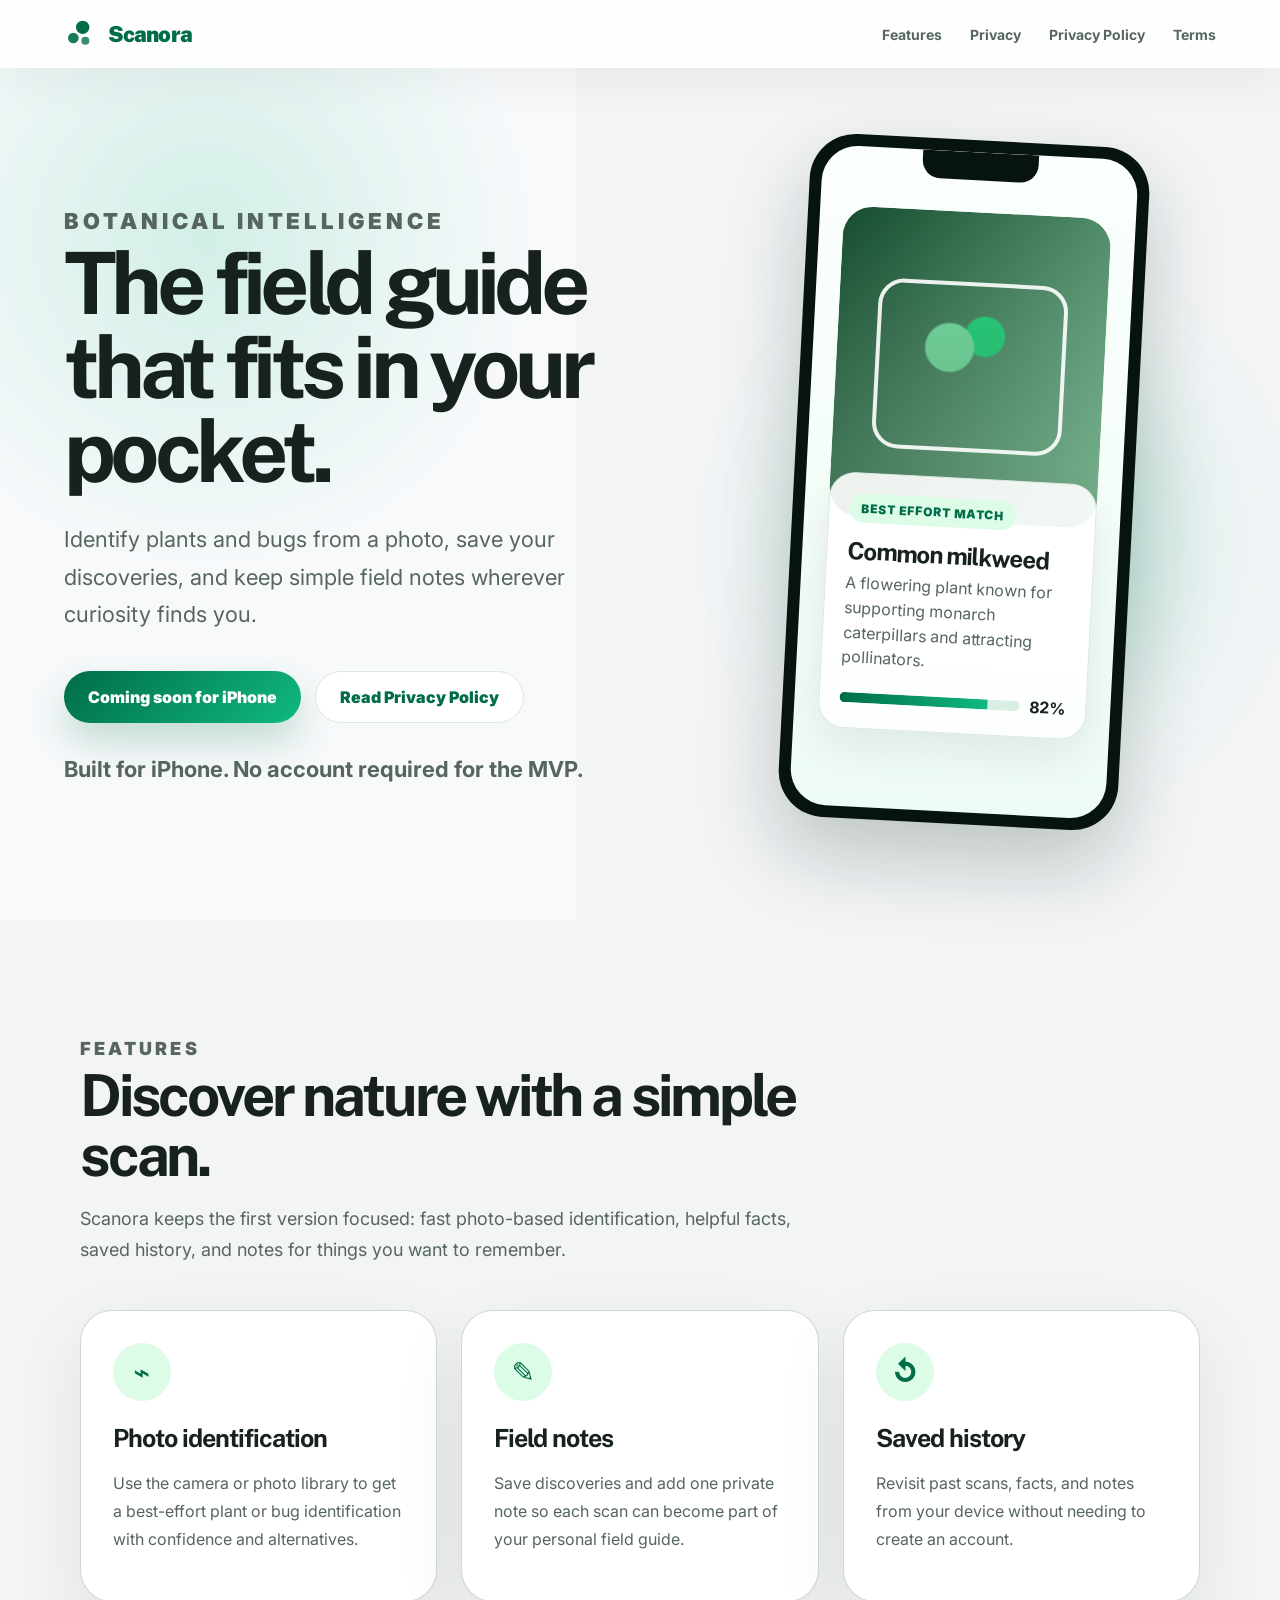
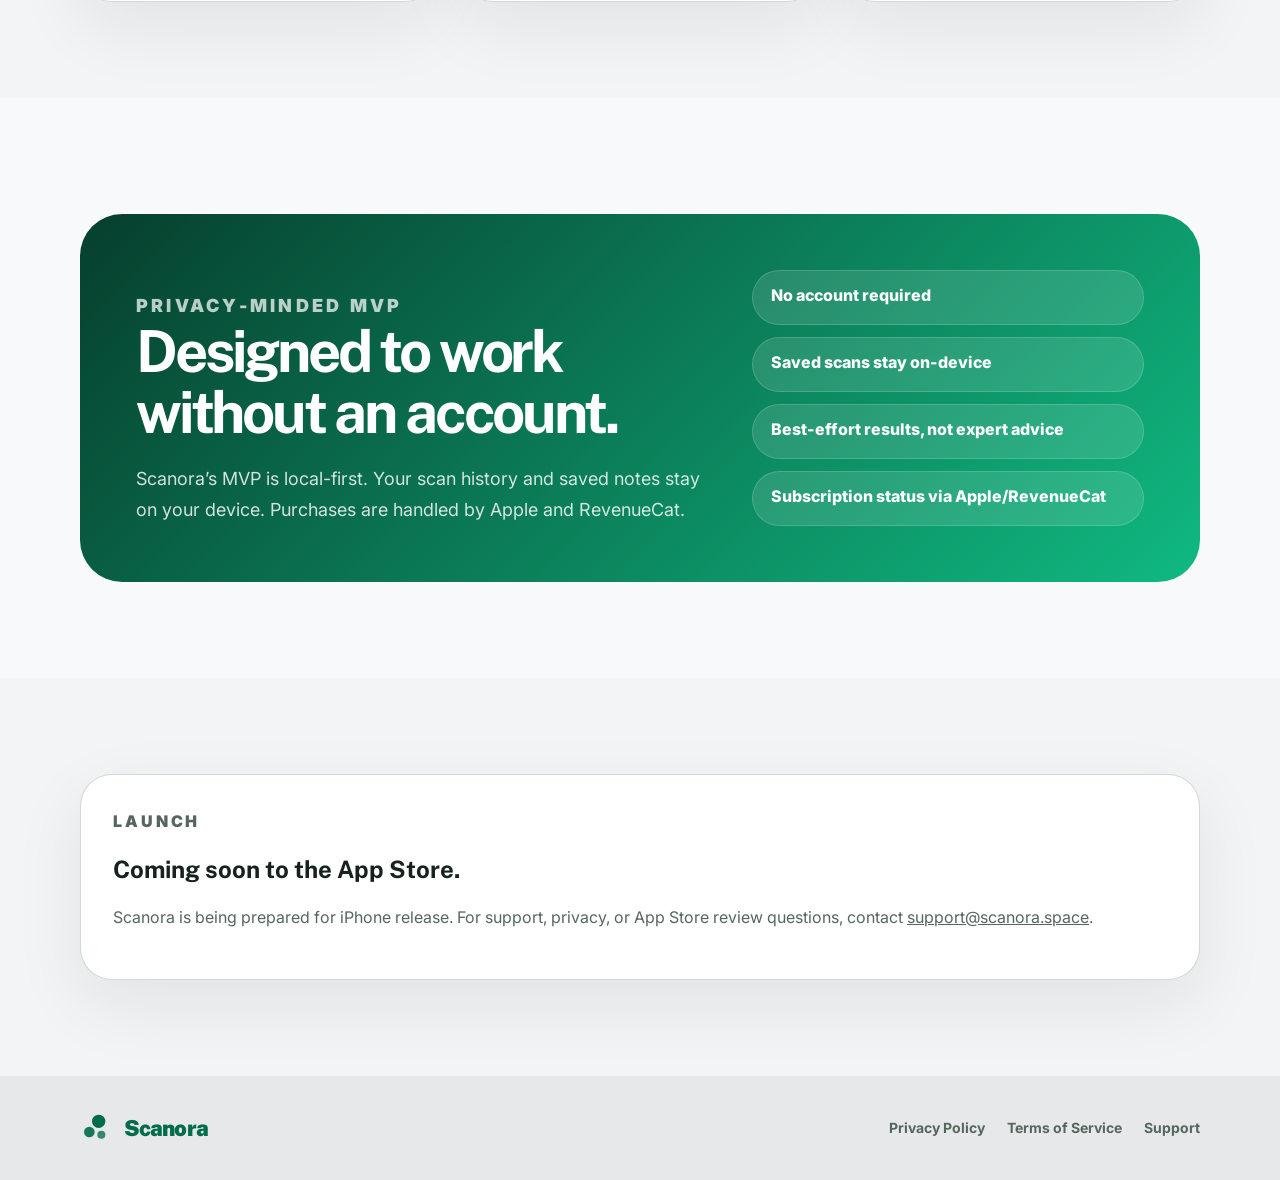
==== index.html @ 2dac22b6 "Deploy Scanora landing site" ====
<!doctype html>
<html lang="en">
  <head>
    <meta charset="utf-8" />
    <meta name="viewport" content="width=device-width, initial-scale=1" />
    <title>Scanora - Nature Scanner for iPhone</title>
    <meta
      name="description"
      content="Scanora helps you identify plants and bugs from photos, save discoveries, and keep field notes on iPhone."
    />
    <link rel="canonical" href="https://scanora.space/" />
    <meta property="og:title" content="Scanora - Nature Scanner for iPhone" />
    <meta
      property="og:description"
      content="Identify plants and bugs, save discoveries, and keep field notes in one simple iPhone app."
    />
    <meta property="og:type" content="website" />
    <meta property="og:url" content="https://scanora.space/" />
    <link rel="stylesheet" href="./styles.css" />
    <link rel="preconnect" href="https://fonts.googleapis.com" />
    <link rel="preconnect" href="https://fonts.gstatic.com" crossorigin />
    <link
      href="https://fonts.googleapis.com/css2?family=Inter:wght@400;500;600;700;800;900&family=Public+Sans:wght@600;700;800;900&display=swap"
      rel="stylesheet"
    />
  </head>
  <body>
    <div class="site-shell">
      <header class="nav">
        <a class="brand" href="./index.html" aria-label="Scanora home">
          <svg class="brand-mark" viewBox="0 0 48 48" aria-hidden="true">
            <circle cx="14" cy="30" r="8" fill="currentColor" opacity="0.9"></circle>
            <circle cx="28" cy="14" r="10" fill="currentColor"></circle>
            <circle cx="32" cy="34" r="6" fill="currentColor" opacity="0.78"></circle>
          </svg>
          Scanora
        </a>
        <nav class="nav-links" aria-label="Primary navigation">
          <a href="#features">Features</a>
          <a href="#privacy">Privacy</a>
          <a href="./privacy.html">Privacy Policy</a>
          <a href="./terms.html">Terms</a>
        </nav>
      </header>

      <main>
        <section class="hero">
          <div class="hero-grid">
            <div class="hero-copy">
              <p class="eyebrow">Botanical intelligence</p>
              <h1>The field guide that fits in your pocket.</h1>
              <p>
                Identify plants and bugs from a photo, save your discoveries, and keep simple field
                notes wherever curiosity finds you.
              </p>
              <div class="hero-actions">
                <a class="button" href="#download">Coming soon for iPhone</a>
                <a class="button secondary" href="./privacy.html">Read Privacy Policy</a>
              </div>
              <p class="availability">Built for iPhone. No account required for the MVP.</p>
            </div>

            <div class="phone-stage" aria-label="Scanora app preview">
              <div class="phone-glow"></div>
              <div class="phone">
                <div class="phone-screen">
                  <div class="phone-notch"></div>
                  <div class="scan-frame">
                    <div class="scan-target"></div>
                  </div>
                  <div class="phone-card">
                    <span class="pill">Best effort match</span>
                    <h3>Common milkweed</h3>
                    <p>
                      A flowering plant known for supporting monarch caterpillars and attracting
                      pollinators.
                    </p>
                    <div class="confidence">
                      <div class="confidence-bar"><span></span></div>
                      <strong>82%</strong>
                    </div>
                  </div>
                </div>
              </div>
            </div>
          </div>
        </section>

        <section class="section soft" id="features">
          <div class="section-inner">
            <div class="section-heading">
              <p class="eyebrow">Features</p>
              <h2>Discover nature with a simple scan.</h2>
              <p>
                Scanora keeps the first version focused: fast photo-based identification, helpful
                facts, saved history, and notes for things you want to remember.
              </p>
            </div>

            <div class="feature-grid">
              <article class="feature-card">
                <div class="icon">⌁</div>
                <h3>Photo identification</h3>
                <p>
                  Use the camera or photo library to get a best-effort plant or bug identification
                  with confidence and alternatives.
                </p>
              </article>
              <article class="feature-card">
                <div class="icon">✎</div>
                <h3>Field notes</h3>
                <p>
                  Save discoveries and add one private note so each scan can become part of your
                  personal field guide.
                </p>
              </article>
              <article class="feature-card">
                <div class="icon">↺</div>
                <h3>Saved history</h3>
                <p>
                  Revisit past scans, facts, and notes from your device without needing to create an
                  account.
                </p>
              </article>
            </div>
          </div>
        </section>

        <section class="section" id="privacy">
          <div class="section-inner">
            <div class="privacy-band">
              <div>
                <p class="eyebrow" style="color: rgba(255,255,255,0.72)">Privacy-minded MVP</p>
                <h2>Designed to work without an account.</h2>
                <p>
                  Scanora’s MVP is local-first. Your scan history and saved notes stay on your
                  device. Purchases are handled by Apple and RevenueCat.
                </p>
              </div>
              <div class="privacy-list">
                <div>No account required</div>
                <div>Saved scans stay on-device</div>
                <div>Best-effort results, not expert advice</div>
                <div>Subscription status via Apple/RevenueCat</div>
              </div>
            </div>
          </div>
        </section>

        <section class="section soft" id="download">
          <div class="section-inner">
            <div class="support-card">
              <p class="eyebrow">Launch</p>
              <h2>Coming soon to the App Store.</h2>
              <p>
                Scanora is being prepared for iPhone release. For support, privacy, or App Store
                review questions, contact <a href="mailto:support@scanora.space">support@scanora.space</a>.
              </p>
            </div>
          </div>
        </section>
      </main>

      <footer class="footer">
        <div class="footer-inner">
          <a class="brand" href="./index.html" aria-label="Scanora home">
            <svg class="brand-mark" viewBox="0 0 48 48" aria-hidden="true">
              <circle cx="14" cy="30" r="8" fill="currentColor" opacity="0.9"></circle>
              <circle cx="28" cy="14" r="10" fill="currentColor"></circle>
              <circle cx="32" cy="34" r="6" fill="currentColor" opacity="0.78"></circle>
            </svg>
            Scanora
          </a>
          <div class="footer-links">
            <a href="./privacy.html">Privacy Policy</a>
            <a href="./terms.html">Terms of Service</a>
            <a href="mailto:support@scanora.space">Support</a>
          </div>
        </div>
      </footer>
    </div>
  </body>
</html>
---- styles.css ----
:root {
  --bg: #f7f9fb;
  --surface: #ffffff;
  --surface-soft: #f2f4f6;
  --surface-muted: #e6e8ea;
  --text: #17211d;
  --muted: #56665e;
  --primary: #006c49;
  --primary-bright: #10b981;
  --primary-soft: #dcfce7;
  --sky: #e0f2fe;
  --amber: #fff1d6;
  --border: #dbe8df;
  --shadow: 0 24px 70px rgba(25, 28, 30, 0.08);
  --font-display: "Public Sans", Inter, ui-sans-serif, system-ui, -apple-system, BlinkMacSystemFont, "Segoe UI", sans-serif;
  --font-body: Inter, ui-sans-serif, system-ui, -apple-system, BlinkMacSystemFont, "Segoe UI", sans-serif;
}

* {
  box-sizing: border-box;
}

html {
  scroll-behavior: smooth;
}

body {
  margin: 0;
  background: var(--bg);
  color: var(--text);
  font-family: var(--font-body);
  -webkit-font-smoothing: antialiased;
}

a {
  color: inherit;
}

.site-shell {
  min-height: 100vh;
  overflow: hidden;
}

.nav {
  align-items: center;
  backdrop-filter: blur(16px);
  background: rgba(255, 255, 255, 0.82);
  box-shadow: 0 20px 40px rgba(25, 28, 30, 0.04);
  display: flex;
  justify-content: space-between;
  padding: 18px clamp(20px, 5vw, 72px);
  position: sticky;
  top: 0;
  z-index: 10;
}

.brand {
  align-items: center;
  color: var(--primary);
  display: inline-flex;
  font-family: var(--font-display);
  font-size: 22px;
  font-weight: 900;
  gap: 12px;
  letter-spacing: -0.04em;
  text-decoration: none;
}

.brand-mark {
  height: 32px;
  width: 32px;
}

.nav-links {
  align-items: center;
  display: flex;
  gap: 28px;
}

.nav-links a {
  color: var(--muted);
  font-size: 14px;
  font-weight: 700;
  text-decoration: none;
}

.nav-links a:hover {
  color: var(--primary);
}

.button {
  align-items: center;
  background: linear-gradient(135deg, var(--primary), var(--primary-bright));
  border: 0;
  border-radius: 999px;
  box-shadow: 0 18px 38px rgba(0, 108, 73, 0.22);
  color: #fff;
  display: inline-flex;
  font-weight: 900;
  justify-content: center;
  min-height: 52px;
  padding: 0 24px;
  text-decoration: none;
}

.button.secondary {
  background: var(--surface);
  border: 1px solid var(--border);
  box-shadow: none;
  color: var(--primary);
}

.hero {
  background:
    radial-gradient(circle at 16% 20%, rgba(16, 185, 129, 0.16), transparent 26%),
    linear-gradient(90deg, var(--bg) 0%, var(--bg) 45%, var(--surface-soft) 45%, var(--surface-soft) 100%);
  min-height: 840px;
  padding: 72px clamp(20px, 5vw, 72px) 96px;
}

.hero-grid {
  align-items: center;
  display: grid;
  gap: clamp(44px, 7vw, 100px);
  grid-template-columns: minmax(0, 1fr) minmax(320px, 0.9fr);
  margin: 0 auto;
  max-width: 1180px;
}

.eyebrow {
  color: var(--primary);
  font-size: 13px;
  font-weight: 900;
  letter-spacing: 0.18em;
  margin: 0 0 18px;
  text-transform: uppercase;
}

h1,
h2,
h3 {
  font-family: var(--font-display);
}

h1 {
  color: var(--text);
  font-size: clamp(50px, 7vw, 86px);
  letter-spacing: -0.065em;
  line-height: 0.98;
  margin: 0;
  max-width: 720px;
}

.hero-copy {
  max-width: 640px;
}

.hero-copy p {
  color: var(--muted);
  font-size: clamp(18px, 2vw, 22px);
  line-height: 1.7;
  margin: 28px 0 0;
}

.hero-actions {
  display: flex;
  flex-wrap: wrap;
  gap: 14px;
  margin-top: 38px;
}

.availability {
  color: var(--muted);
  font-size: 14px;
  font-weight: 700;
  margin-top: 18px;
}

.phone-stage {
  align-items: center;
  display: flex;
  justify-content: center;
  min-height: 680px;
  position: relative;
}

.phone-glow {
  background: rgba(16, 185, 129, 0.2);
  border-radius: 999px;
  filter: blur(60px);
  height: 360px;
  position: absolute;
  transform: translate(34px, 58px);
  width: 360px;
}

.phone {
  background: #07130f;
  border-radius: 46px;
  box-shadow: 0 36px 80px rgba(4, 30, 20, 0.22);
  padding: 12px;
  position: relative;
  transform: rotate(3deg);
  width: min(340px, 86vw);
}

.phone-screen {
  background: linear-gradient(180deg, #fbfffd, #eefbf4);
  border-radius: 36px;
  min-height: 660px;
  overflow: hidden;
  padding: 24px;
  position: relative;
}

.phone-notch {
  background: #07130f;
  border-radius: 0 0 18px 18px;
  height: 28px;
  left: 50%;
  position: absolute;
  top: 0;
  transform: translateX(-50%);
  width: 116px;
}

.scan-frame {
  background:
    linear-gradient(180deg, rgba(7, 19, 15, 0.06), rgba(7, 19, 15, 0.26)),
    radial-gradient(circle at 42% 44%, #7ee7a9 0 10%, transparent 11%),
    radial-gradient(circle at 55% 40%, #2ddc83 0 8%, transparent 9%),
    linear-gradient(135deg, #174f31, #9ee5b8);
  border-radius: 30px;
  height: 310px;
  margin-top: 36px;
  overflow: hidden;
  position: relative;
}

.scan-target {
  border: 4px solid rgba(255, 255, 255, 0.9);
  border-radius: 26px;
  height: 170px;
  left: 50%;
  position: absolute;
  top: 50%;
  transform: translate(-50%, -50%);
  width: 190px;
}

.phone-card {
  background: rgba(255, 255, 255, 0.9);
  border: 1px solid var(--border);
  border-radius: 26px;
  box-shadow: 0 18px 42px rgba(25, 28, 30, 0.08);
  margin-top: -44px;
  padding: 20px;
  position: relative;
}

.pill {
  background: var(--primary-soft);
  border-radius: 999px;
  color: var(--primary);
  display: inline-flex;
  font-size: 12px;
  font-weight: 900;
  letter-spacing: 0.08em;
  padding: 7px 12px;
  text-transform: uppercase;
}

.phone-card h3 {
  font-size: 24px;
  letter-spacing: -0.04em;
  margin: 14px 0 6px;
}

.phone-card p {
  color: var(--muted);
  line-height: 1.55;
  margin: 0;
}

.confidence {
  align-items: center;
  display: flex;
  gap: 10px;
  margin-top: 18px;
}

.confidence-bar {
  background: #d9efe4;
  border-radius: 999px;
  flex: 1;
  height: 10px;
  overflow: hidden;
}

.confidence-bar span {
  background: linear-gradient(90deg, var(--primary), var(--primary-bright));
  display: block;
  height: 100%;
  width: 82%;
}

.section {
  padding: 96px clamp(20px, 5vw, 72px);
}

.section.soft {
  background: var(--surface-soft);
}

.section-inner {
  margin: 0 auto;
  max-width: 1120px;
}

.section-heading {
  margin-bottom: 44px;
  max-width: 760px;
}

.section-heading h2 {
  font-size: clamp(36px, 5vw, 58px);
  letter-spacing: -0.055em;
  line-height: 1.05;
  margin: 0;
}

.section-heading p {
  color: var(--muted);
  font-size: 18px;
  line-height: 1.7;
  margin: 18px 0 0;
}

.feature-grid {
  display: grid;
  gap: 24px;
  grid-template-columns: repeat(3, minmax(0, 1fr));
}

.feature-card,
.legal-card,
.support-card {
  background: var(--surface);
  border: 1px solid rgba(187, 202, 191, 0.7);
  border-radius: 32px;
  box-shadow: var(--shadow);
  padding: 32px;
}

.icon {
  align-items: center;
  background: var(--primary-soft);
  border-radius: 999px;
  color: var(--primary);
  display: inline-flex;
  font-size: 28px;
  font-weight: 900;
  height: 58px;
  justify-content: center;
  margin-bottom: 22px;
  width: 58px;
}

.feature-card h3,
.support-card h3 {
  font-size: 25px;
  letter-spacing: -0.04em;
  margin: 0 0 12px;
}

.feature-card p,
.support-card p,
.legal-card p,
.legal-card li {
  color: var(--muted);
  font-size: 16px;
  line-height: 1.75;
}

.privacy-band {
  background: linear-gradient(135deg, #063f2d, #10b981);
  border-radius: 42px;
  color: #fff;
  display: grid;
  gap: 28px;
  grid-template-columns: 1.2fr 0.8fr;
  margin-top: 20px;
  overflow: hidden;
  padding: clamp(32px, 5vw, 56px);
}

.privacy-band h2 {
  font-size: clamp(34px, 5vw, 58px);
  letter-spacing: -0.055em;
  line-height: 1.05;
  margin: 0;
}

.privacy-band p {
  color: rgba(255, 255, 255, 0.82);
  font-size: 18px;
  line-height: 1.75;
  margin: 20px 0 0;
}

.privacy-list {
  display: grid;
  gap: 12px;
}

.privacy-list div {
  background: rgba(255, 255, 255, 0.12);
  border: 1px solid rgba(255, 255, 255, 0.16);
  border-radius: 999px;
  font-weight: 800;
  padding: 14px 18px;
}

.footer {
  background: var(--surface-muted);
  padding: 36px clamp(20px, 5vw, 72px);
}

.footer-inner {
  align-items: center;
  display: flex;
  gap: 24px;
  justify-content: space-between;
  margin: 0 auto;
  max-width: 1120px;
}

.footer-links {
  display: flex;
  flex-wrap: wrap;
  gap: 22px;
}

.footer-links a {
  color: var(--muted);
  font-size: 14px;
  font-weight: 700;
  text-decoration: none;
}

.legal-hero {
  background: linear-gradient(135deg, var(--bg), var(--surface-soft));
  padding: 88px clamp(20px, 5vw, 72px) 56px;
}

.legal-hero-inner,
.legal-content {
  margin: 0 auto;
  max-width: 880px;
}

.legal-hero h1 {
  font-size: clamp(42px, 6vw, 68px);
}

.legal-hero p {
  color: var(--muted);
  font-size: 18px;
  line-height: 1.7;
  margin-top: 20px;
}

.legal-content {
  display: grid;
  gap: 24px;
  padding: 48px clamp(20px, 5vw, 72px) 96px;
}

.legal-card h2 {
  font-family: var(--font-display);
  font-size: 26px;
  letter-spacing: -0.04em;
  margin: 0 0 12px;
}

.legal-card p,
.legal-card ul {
  margin-bottom: 0;
}

.legal-card ul {
  padding-left: 22px;
}

@media (max-width: 900px) {
  .nav {
    padding: 16px 20px;
  }

  .nav-links {
    display: none;
  }

  .hero {
    background: var(--bg);
    min-height: auto;
    padding-top: 48px;
  }

  .hero-grid,
  .privacy-band {
    grid-template-columns: 1fr;
  }

  .phone-stage {
    min-height: 620px;
  }

  .feature-grid {
    grid-template-columns: 1fr;
  }

  .footer-inner {
    align-items: flex-start;
    flex-direction: column;
  }
}

@media (max-width: 520px) {
  .hero-actions {
    align-items: stretch;
    flex-direction: column;
  }

  .button {
    width: 100%;
  }

  .phone {
    transform: none;
  }

  .section {
    padding-bottom: 70px;
    padding-top: 70px;
  }
}
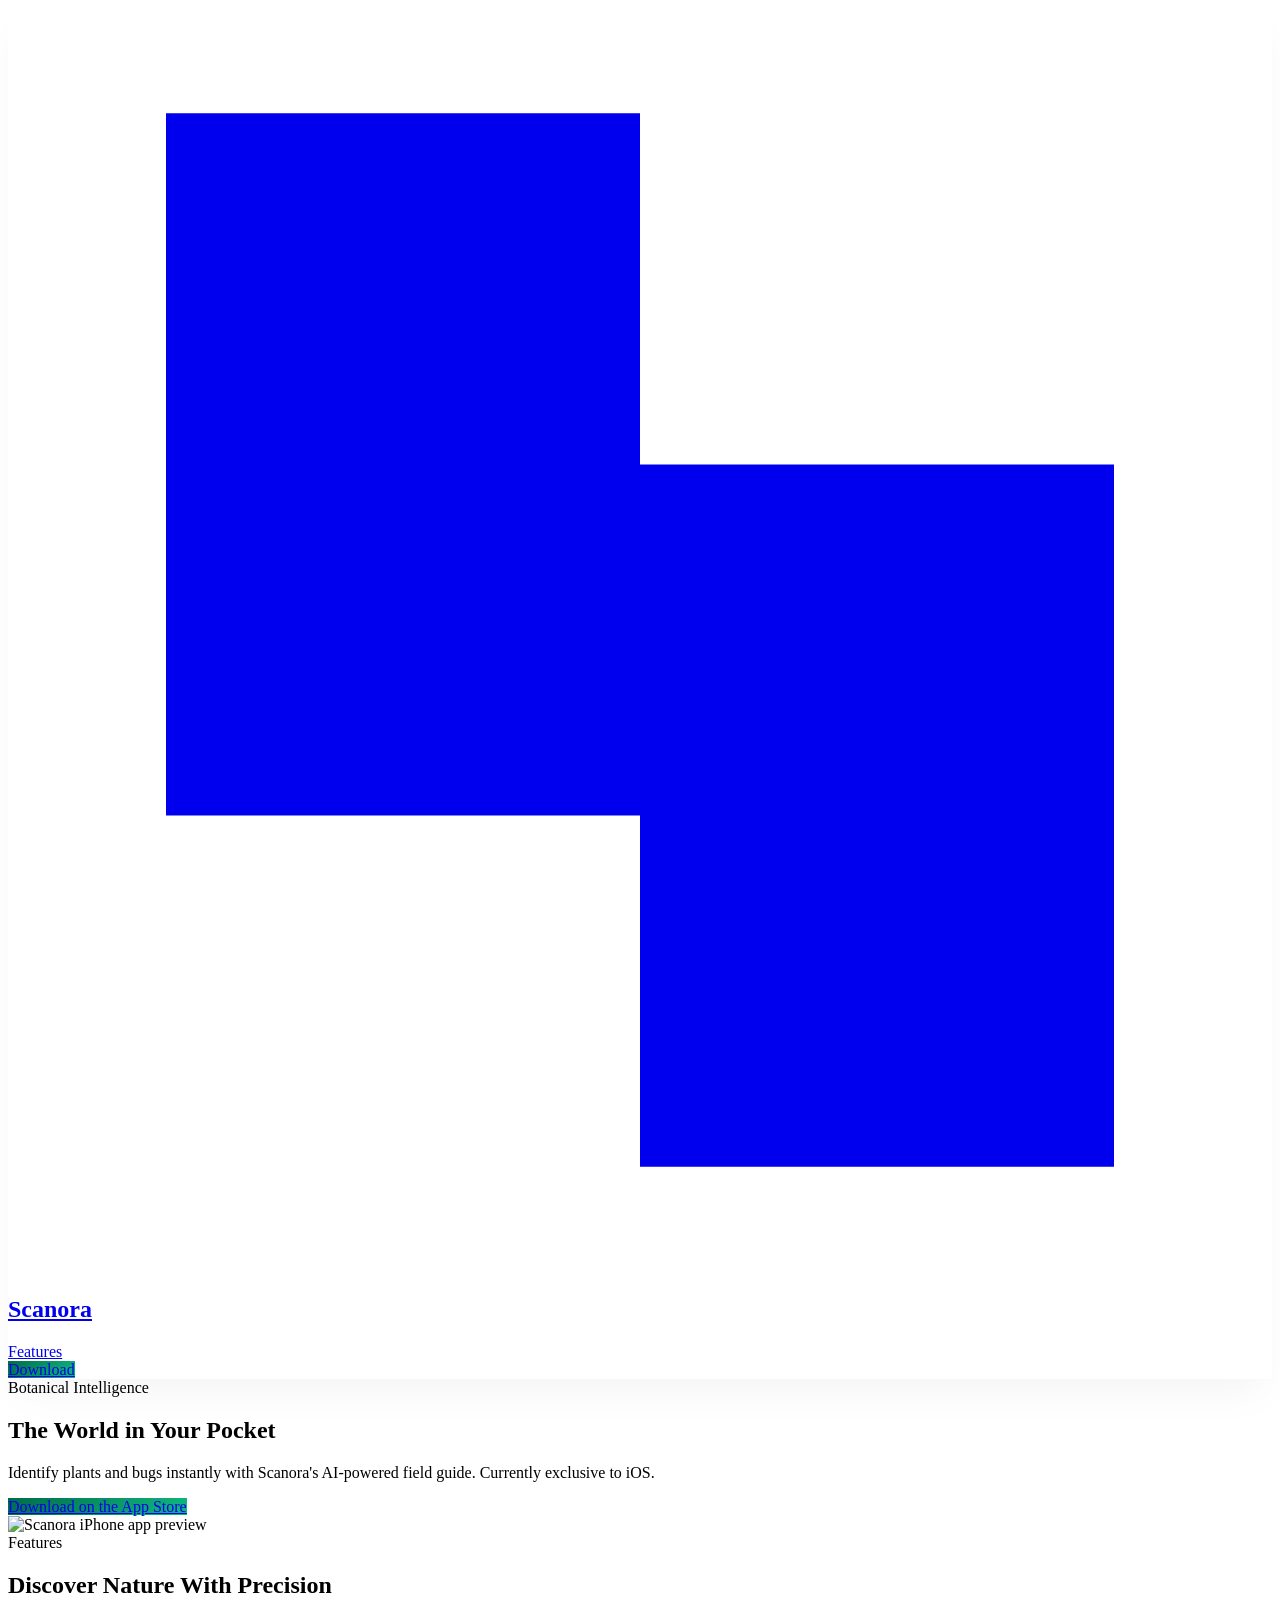
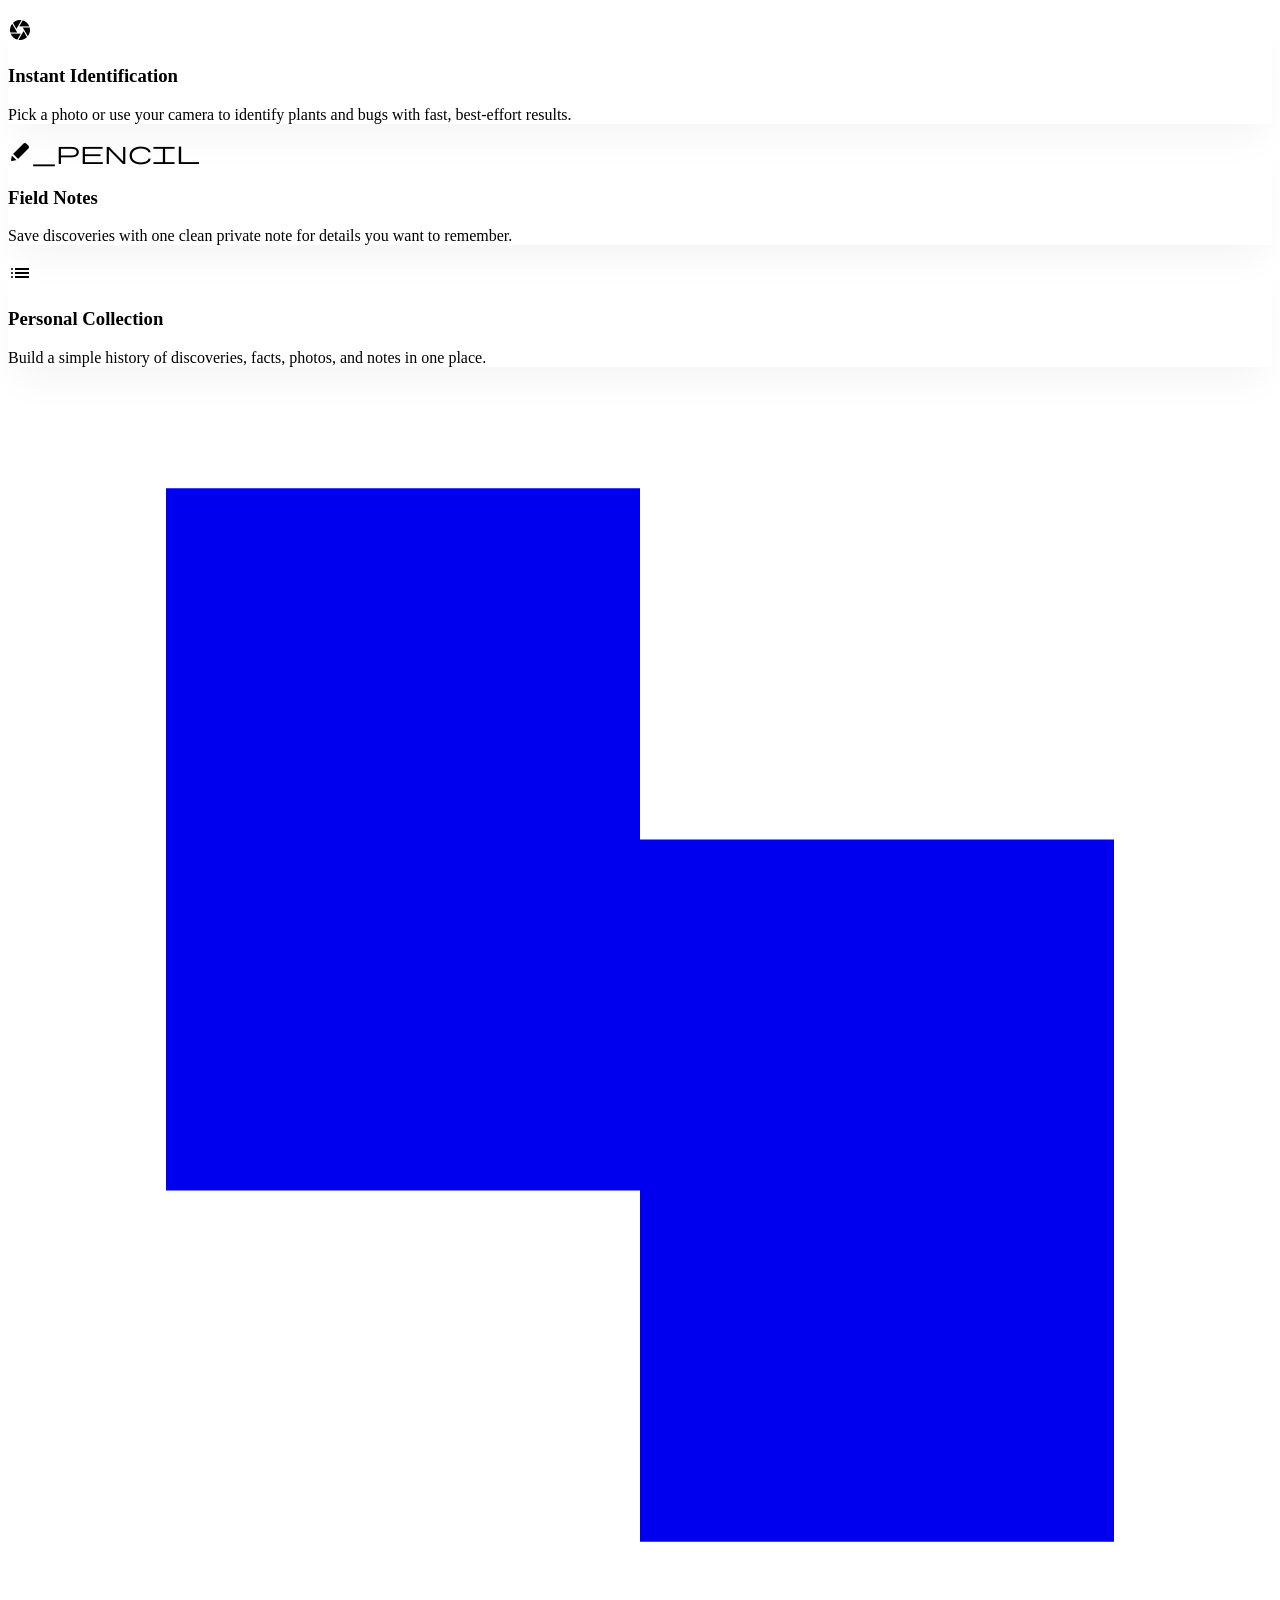
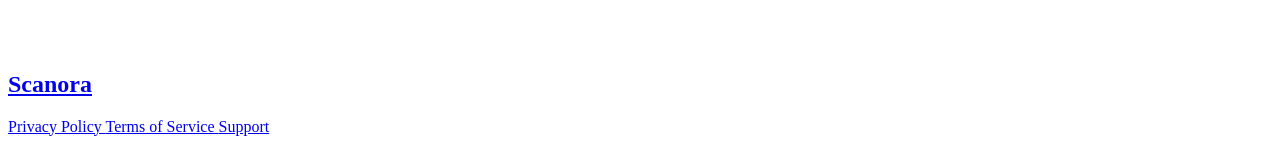
==== commit 0be79408: "Sync landing page with Stitch design" ====
--- a/index.html
+++ b/index.html
@@ -1,183 +1,300 @@
 <!doctype html>
-<html lang="en">
+<html class="light" lang="en">
   <head>
     <meta charset="utf-8" />
     <meta name="viewport" content="width=device-width, initial-scale=1" />
-    <title>Scanora - Nature Scanner for iPhone</title>
+    <title>Scanora - The World in Your Pocket</title>
     <meta
       name="description"
       content="Scanora helps you identify plants and bugs from photos, save discoveries, and keep field notes on iPhone."
     />
     <link rel="canonical" href="https://scanora.space/" />
-    <meta property="og:title" content="Scanora - Nature Scanner for iPhone" />
+    <meta property="og:title" content="Scanora - The World in Your Pocket" />
     <meta
       property="og:description"
       content="Identify plants and bugs, save discoveries, and keep field notes in one simple iPhone app."
     />
     <meta property="og:type" content="website" />
     <meta property="og:url" content="https://scanora.space/" />
-    <link rel="stylesheet" href="./styles.css" />
+    <script src="https://cdn.tailwindcss.com?plugins=forms,container-queries"></script>
     <link rel="preconnect" href="https://fonts.googleapis.com" />
     <link rel="preconnect" href="https://fonts.gstatic.com" crossorigin />
     <link
-      href="https://fonts.googleapis.com/css2?family=Inter:wght@400;500;600;700;800;900&family=Public+Sans:wght@600;700;800;900&display=swap"
+      href="https://fonts.googleapis.com/css2?family=Inter:wght@400;500;600&family=Public+Sans:wght@300;400;600;700;800;900&display=swap"
       rel="stylesheet"
     />
+    <link
+      href="https://fonts.googleapis.com/css2?family=Material+Symbols+Outlined:wght,FILL@100..700,0..1&display=swap"
+      rel="stylesheet"
+    />
+    <script>
+      tailwind.config = {
+        darkMode: 'class',
+        theme: {
+          extend: {
+            colors: {
+              'tertiary-fixed-dim': '#7bd0ff',
+              'on-tertiary-container': '#003e55',
+              error: '#ba1a1a',
+              'surface-dim': '#d8dadc',
+              'on-secondary-container': '#684000',
+              'inverse-surface': '#2d3133',
+              'on-secondary': '#ffffff',
+              'on-background': '#191c1e',
+              'on-secondary-fixed': '#2a1700',
+              surface: '#f7f9fb',
+              'tertiary-fixed': '#c4e7ff',
+              'primary-fixed': '#6ffbbe',
+              'surface-container': '#eceef0',
+              secondary: '#855300',
+              outline: '#6c7a71',
+              'on-surface': '#191c1e',
+              'on-error': '#ffffff',
+              'surface-container-lowest': '#ffffff',
+              'inverse-primary': '#4edea3',
+              'secondary-fixed-dim': '#ffb95f',
+              'primary-fixed-dim': '#4edea3',
+              'surface-container-high': '#e6e8ea',
+              primary: '#006c49',
+              'secondary-container': '#fea619',
+              'on-primary-fixed': '#002113',
+              'outline-variant': '#bbcabf',
+              'inverse-on-surface': '#eff1f3',
+              'surface-tint': '#006c49',
+              background: '#f7f9fb',
+              'on-primary': '#ffffff',
+              'on-primary-fixed-variant': '#005236',
+              'on-error-container': '#93000a',
+              'primary-container': '#10b981',
+              'tertiary-container': '#19aee8',
+              'surface-bright': '#f7f9fb',
+              'error-container': '#ffdad6',
+              'surface-variant': '#e0e3e5',
+              'surface-container-low': '#f2f4f6',
+              'on-tertiary-fixed-variant': '#004c69',
+              'on-tertiary': '#ffffff',
+              tertiary: '#00668a',
+              'on-tertiary-fixed': '#001e2c',
+              'on-secondary-fixed-variant': '#653e00',
+              'on-primary-container': '#00422b',
+              'on-surface-variant': '#3c4a42',
+              'surface-container-highest': '#e0e3e5',
+              'secondary-fixed': '#ffddb8',
+            },
+            borderRadius: {
+              DEFAULT: '1rem',
+              lg: '2rem',
+              xl: '3rem',
+              full: '9999px',
+            },
+            fontFamily: {
+              headline: ['Public Sans', 'sans-serif'],
+              display: ['Public Sans', 'sans-serif'],
+              body: ['Inter', 'sans-serif'],
+              label: ['Inter', 'sans-serif'],
+            },
+          },
+        },
+      };
+    </script>
+    <style>
+      .ambient-shadow {
+        box-shadow: 0 20px 40px -10px rgba(25, 28, 30, 0.05);
+      }
+
+      .gradient-btn {
+        background: linear-gradient(135deg, #006c49 0%, #10b981 100%);
+      }
+
+      .gradient-btn:active {
+        transform: scale(0.96);
+      }
+    </style>
   </head>
-  <body>
-    <div class="site-shell">
-      <header class="nav">
-        <a class="brand" href="./index.html" aria-label="Scanora home">
-          <svg class="brand-mark" viewBox="0 0 48 48" aria-hidden="true">
-            <circle cx="14" cy="30" r="8" fill="currentColor" opacity="0.9"></circle>
-            <circle cx="28" cy="14" r="10" fill="currentColor"></circle>
-            <circle cx="32" cy="34" r="6" fill="currentColor" opacity="0.78"></circle>
+  <body
+    class="bg-background text-on-background font-body antialiased min-h-screen flex flex-col selection:bg-primary-container selection:text-on-primary-container"
+  >
+    <header
+      class="flex items-center justify-between whitespace-nowrap bg-surface-container-lowest/80 backdrop-blur-md px-6 md:px-10 py-4 sticky top-0 z-50 ambient-shadow"
+    >
+      <a class="flex items-center gap-4 text-primary no-underline" href="/" aria-label="Scanora home">
+        <div class="size-6">
+          <svg fill="none" viewBox="0 0 48 48" xmlns="http://www.w3.org/2000/svg" aria-hidden="true">
+            <path
+              clip-rule="evenodd"
+              d="M24 4H6V17.3333V30.6667H24V44H42V30.6667V17.3333H24V4Z"
+              fill="currentColor"
+              fill-rule="evenodd"
+            ></path>
           </svg>
+        </div>
+        <h2 class="text-primary font-display text-xl font-bold leading-tight tracking-[-0.015em]">
           Scanora
+        </h2>
+      </a>
+      <nav class="hidden sm:flex flex-1 justify-end gap-8" aria-label="Primary navigation">
+        <div class="flex items-center gap-9">
+          <a
+            class="text-on-surface text-sm font-label font-medium hover:text-primary transition-colors"
+            href="#features"
+          >
+            Features
+          </a>
+        </div>
+        <a
+          class="flex min-w-[84px] cursor-pointer items-center justify-center overflow-hidden rounded-full h-12 px-6 gradient-btn text-on-primary font-label text-sm font-bold leading-normal tracking-[0.015em] transition-transform duration-200 no-underline"
+          href="#download"
+        >
+          <span class="truncate">Download</span>
         </a>
-        <nav class="nav-links" aria-label="Primary navigation">
-          <a href="#features">Features</a>
-          <a href="#privacy">Privacy</a>
-          <a href="./privacy.html">Privacy Policy</a>
-          <a href="./terms.html">Terms</a>
-        </nav>
-      </header>
-
-      <main>
-        <section class="hero">
-          <div class="hero-grid">
-            <div class="hero-copy">
-              <p class="eyebrow">Botanical intelligence</p>
-              <h1>The field guide that fits in your pocket.</h1>
-              <p>
-                Identify plants and bugs from a photo, save your discoveries, and keep simple field
-                notes wherever curiosity finds you.
-              </p>
-              <div class="hero-actions">
-                <a class="button" href="#download">Coming soon for iPhone</a>
-                <a class="button secondary" href="./privacy.html">Read Privacy Policy</a>
-              </div>
-              <p class="availability">Built for iPhone. No account required for the MVP.</p>
-            </div>
-
-            <div class="phone-stage" aria-label="Scanora app preview">
-              <div class="phone-glow"></div>
-              <div class="phone">
-                <div class="phone-screen">
-                  <div class="phone-notch"></div>
-                  <div class="scan-frame">
-                    <div class="scan-target"></div>
-                  </div>
-                  <div class="phone-card">
-                    <span class="pill">Best effort match</span>
-                    <h3>Common milkweed</h3>
-                    <p>
-                      A flowering plant known for supporting monarch caterpillars and attracting
-                      pollinators.
-                    </p>
-                    <div class="confidence">
-                      <div class="confidence-bar"><span></span></div>
-                      <strong>82%</strong>
-                    </div>
-                  </div>
-                </div>
-              </div>
-            </div>
-          </div>
-        </section>
-
-        <section class="section soft" id="features">
-          <div class="section-inner">
-            <div class="section-heading">
-              <p class="eyebrow">Features</p>
-              <h2>Discover nature with a simple scan.</h2>
-              <p>
-                Scanora keeps the first version focused: fast photo-based identification, helpful
-                facts, saved history, and notes for things you want to remember.
+      </nav>
+    </header>
+
+    <main class="flex-grow flex flex-col">
+      <section
+        class="relative w-full min-h-[85vh] flex items-center pt-8 pb-16 px-6 lg:px-16 overflow-hidden bg-surface"
+      >
+        <div
+          class="absolute right-0 top-0 w-3/4 h-full bg-surface-container-low rounded-bl-xl z-0 pointer-events-none"
+        ></div>
+        <div class="container mx-auto grid grid-cols-1 lg:grid-cols-2 gap-12 lg:gap-24 items-center z-10">
+          <div class="flex flex-col gap-8 max-w-xl pl-0 lg:pl-12">
+            <div class="flex flex-col gap-4">
+              <span class="text-primary font-label text-sm font-bold uppercase tracking-widest">
+                Botanical Intelligence
+              </span>
+              <h1
+                class="text-on-background font-display text-5xl lg:text-7xl font-black leading-[1.1] tracking-[-0.02em]"
+              >
+                The World in Your Pocket
+              </h1>
+              <p class="text-on-surface-variant font-body text-lg lg:text-xl font-normal leading-relaxed mt-2">
+                Identify plants and bugs instantly with Scanora's AI-powered field guide. Currently
+                exclusive to iOS.
               </p>
             </div>
-
-            <div class="feature-grid">
-              <article class="feature-card">
-                <div class="icon">⌁</div>
-                <h3>Photo identification</h3>
-                <p>
-                  Use the camera or photo library to get a best-effort plant or bug identification
-                  with confidence and alternatives.
+            <div class="flex items-center pt-4" id="download">
+              <a
+                class="flex cursor-pointer items-center justify-center overflow-hidden rounded-full h-14 px-8 gradient-btn text-on-primary font-label text-base font-bold leading-normal tracking-[0.015em] ambient-shadow transition-transform duration-200 no-underline"
+                href="mailto:support@scanora.space?subject=Scanora%20App%20Store%20launch"
+              >
+                <span class="truncate">Download on the App Store</span>
+              </a>
+            </div>
+          </div>
+
+          <div class="relative flex justify-center items-center h-[600px] lg:h-[800px]">
+            <div
+              class="absolute inset-0 bg-primary-container/10 blur-3xl rounded-full w-2/3 h-2/3 m-auto transform translate-x-12 translate-y-12 z-0"
+            ></div>
+            <img
+              class="relative z-10 h-full w-auto object-contain drop-shadow-2xl max-h-[800px]"
+              alt="Scanora iPhone app preview"
+              src="https://lh3.googleusercontent.com/aida/[base64]"
+            />
+          </div>
+        </div>
+      </section>
+
+      <section class="w-full py-24 px-6 lg:px-16 bg-surface-container-low" id="features">
+        <div class="container mx-auto flex flex-col gap-16">
+          <div class="flex flex-col gap-4 pl-0 lg:pl-12">
+            <span class="text-primary font-label text-sm font-bold uppercase tracking-widest">
+              Features
+            </span>
+            <h2
+              class="text-on-background font-display text-4xl lg:text-5xl font-black leading-tight tracking-[-0.02em] max-w-2xl"
+            >
+              Discover Nature With Precision
+            </h2>
+          </div>
+
+          <div class="grid grid-cols-1 md:grid-cols-3 gap-8 px-0 lg:px-12">
+            <article class="flex flex-col gap-6 bg-surface-container-lowest p-8 rounded-xl ambient-shadow">
+              <div class="w-14 h-14 rounded-full bg-primary-container/20 flex items-center justify-center text-primary mb-2">
+                <span class="material-symbols-outlined text-3xl" style="font-variation-settings: 'FILL' 1">
+                  camera
+                </span>
+              </div>
+              <div class="flex flex-col gap-3">
+                <h3 class="text-on-background font-display text-2xl font-bold leading-tight">
+                  Instant Identification
+                </h3>
+                <p class="text-on-surface-variant font-body text-base font-normal leading-relaxed">
+                  Pick a photo or use your camera to identify plants and bugs with fast, best-effort
+                  results.
                 </p>
-              </article>
-              <article class="feature-card">
-                <div class="icon">✎</div>
-                <h3>Field notes</h3>
-                <p>
-                  Save discoveries and add one private note so each scan can become part of your
-                  personal field guide.
+              </div>
+            </article>
+
+            <article class="flex flex-col gap-6 bg-surface-container-lowest p-8 rounded-xl ambient-shadow">
+              <div class="w-14 h-14 rounded-full bg-tertiary-container/20 flex items-center justify-center text-tertiary mb-2">
+                <span class="material-symbols-outlined text-3xl" style="font-variation-settings: 'FILL' 1">
+                  stylus_pencil
+                </span>
+              </div>
+              <div class="flex flex-col gap-3">
+                <h3 class="text-on-background font-display text-2xl font-bold leading-tight">
+                  Field Notes
+                </h3>
+                <p class="text-on-surface-variant font-body text-base font-normal leading-relaxed">
+                  Save discoveries with one clean private note for details you want to remember.
                 </p>
-              </article>
-              <article class="feature-card">
-                <div class="icon">↺</div>
-                <h3>Saved history</h3>
-                <p>
-                  Revisit past scans, facts, and notes from your device without needing to create an
-                  account.
+              </div>
+            </article>
+
+            <article class="flex flex-col gap-6 bg-surface-container-lowest p-8 rounded-xl ambient-shadow">
+              <div class="w-14 h-14 rounded-full bg-secondary-container/20 flex items-center justify-center text-secondary mb-2">
+                <span class="material-symbols-outlined text-3xl" style="font-variation-settings: 'FILL' 1">
+                  list
+                </span>
+              </div>
+              <div class="flex flex-col gap-3">
+                <h3 class="text-on-background font-display text-2xl font-bold leading-tight">
+                  Personal Collection
+                </h3>
+                <p class="text-on-surface-variant font-body text-base font-normal leading-relaxed">
+                  Build a simple history of discoveries, facts, photos, and notes in one place.
                 </p>
-              </article>
-            </div>
-          </div>
-        </section>
-
-        <section class="section" id="privacy">
-          <div class="section-inner">
-            <div class="privacy-band">
-              <div>
-                <p class="eyebrow" style="color: rgba(255,255,255,0.72)">Privacy-minded MVP</p>
-                <h2>Designed to work without an account.</h2>
-                <p>
-                  Scanora’s MVP is local-first. Your scan history and saved notes stay on your
-                  device. Purchases are handled by Apple and RevenueCat.
-                </p>
-              </div>
-              <div class="privacy-list">
-                <div>No account required</div>
-                <div>Saved scans stay on-device</div>
-                <div>Best-effort results, not expert advice</div>
-                <div>Subscription status via Apple/RevenueCat</div>
-              </div>
-            </div>
-          </div>
-        </section>
-
-        <section class="section soft" id="download">
-          <div class="section-inner">
-            <div class="support-card">
-              <p class="eyebrow">Launch</p>
-              <h2>Coming soon to the App Store.</h2>
-              <p>
-                Scanora is being prepared for iPhone release. For support, privacy, or App Store
-                review questions, contact <a href="mailto:support@scanora.space">support@scanora.space</a>.
-              </p>
-            </div>
-          </div>
-        </section>
-      </main>
-
-      <footer class="footer">
-        <div class="footer-inner">
-          <a class="brand" href="./index.html" aria-label="Scanora home">
-            <svg class="brand-mark" viewBox="0 0 48 48" aria-hidden="true">
-              <circle cx="14" cy="30" r="8" fill="currentColor" opacity="0.9"></circle>
-              <circle cx="28" cy="14" r="10" fill="currentColor"></circle>
-              <circle cx="32" cy="34" r="6" fill="currentColor" opacity="0.78"></circle>
+              </div>
+            </article>
+          </div>
+        </div>
+      </section>
+    </main>
+
+    <footer class="w-full bg-surface-container-high py-12 px-6 lg:px-16 mt-auto">
+      <div class="container mx-auto flex flex-col md:flex-row justify-between items-center gap-6 px-0 lg:px-12">
+        <a class="flex items-center gap-4 text-primary no-underline" href="/" aria-label="Scanora home">
+          <div class="size-5">
+            <svg fill="none" viewBox="0 0 48 48" xmlns="http://www.w3.org/2000/svg" aria-hidden="true">
+              <path
+                clip-rule="evenodd"
+                d="M24 4H6V17.3333V30.6667H24V44H42V30.6667V17.3333H24V4Z"
+                fill="currentColor"
+                fill-rule="evenodd"
+              ></path>
             </svg>
+          </div>
+          <h2 class="text-on-surface font-display text-lg font-bold leading-tight tracking-[-0.015em]">
             Scanora
+          </h2>
+        </a>
+        <div class="flex flex-wrap items-center justify-center gap-8">
+          <a class="text-on-surface-variant font-label text-sm hover:text-primary transition-colors" href="/privacy">
+            Privacy Policy
           </a>
-          <div class="footer-links">
-            <a href="./privacy.html">Privacy Policy</a>
-            <a href="./terms.html">Terms of Service</a>
-            <a href="mailto:support@scanora.space">Support</a>
-          </div>
-        </div>
-      </footer>
-    </div>
+          <a class="text-on-surface-variant font-label text-sm hover:text-primary transition-colors" href="/terms">
+            Terms of Service
+          </a>
+          <a
+            class="text-on-surface-variant font-label text-sm hover:text-primary transition-colors"
+            href="mailto:support@scanora.space"
+          >
+            Support
+          </a>
+        </div>
+      </div>
+    </footer>
   </body>
 </html>
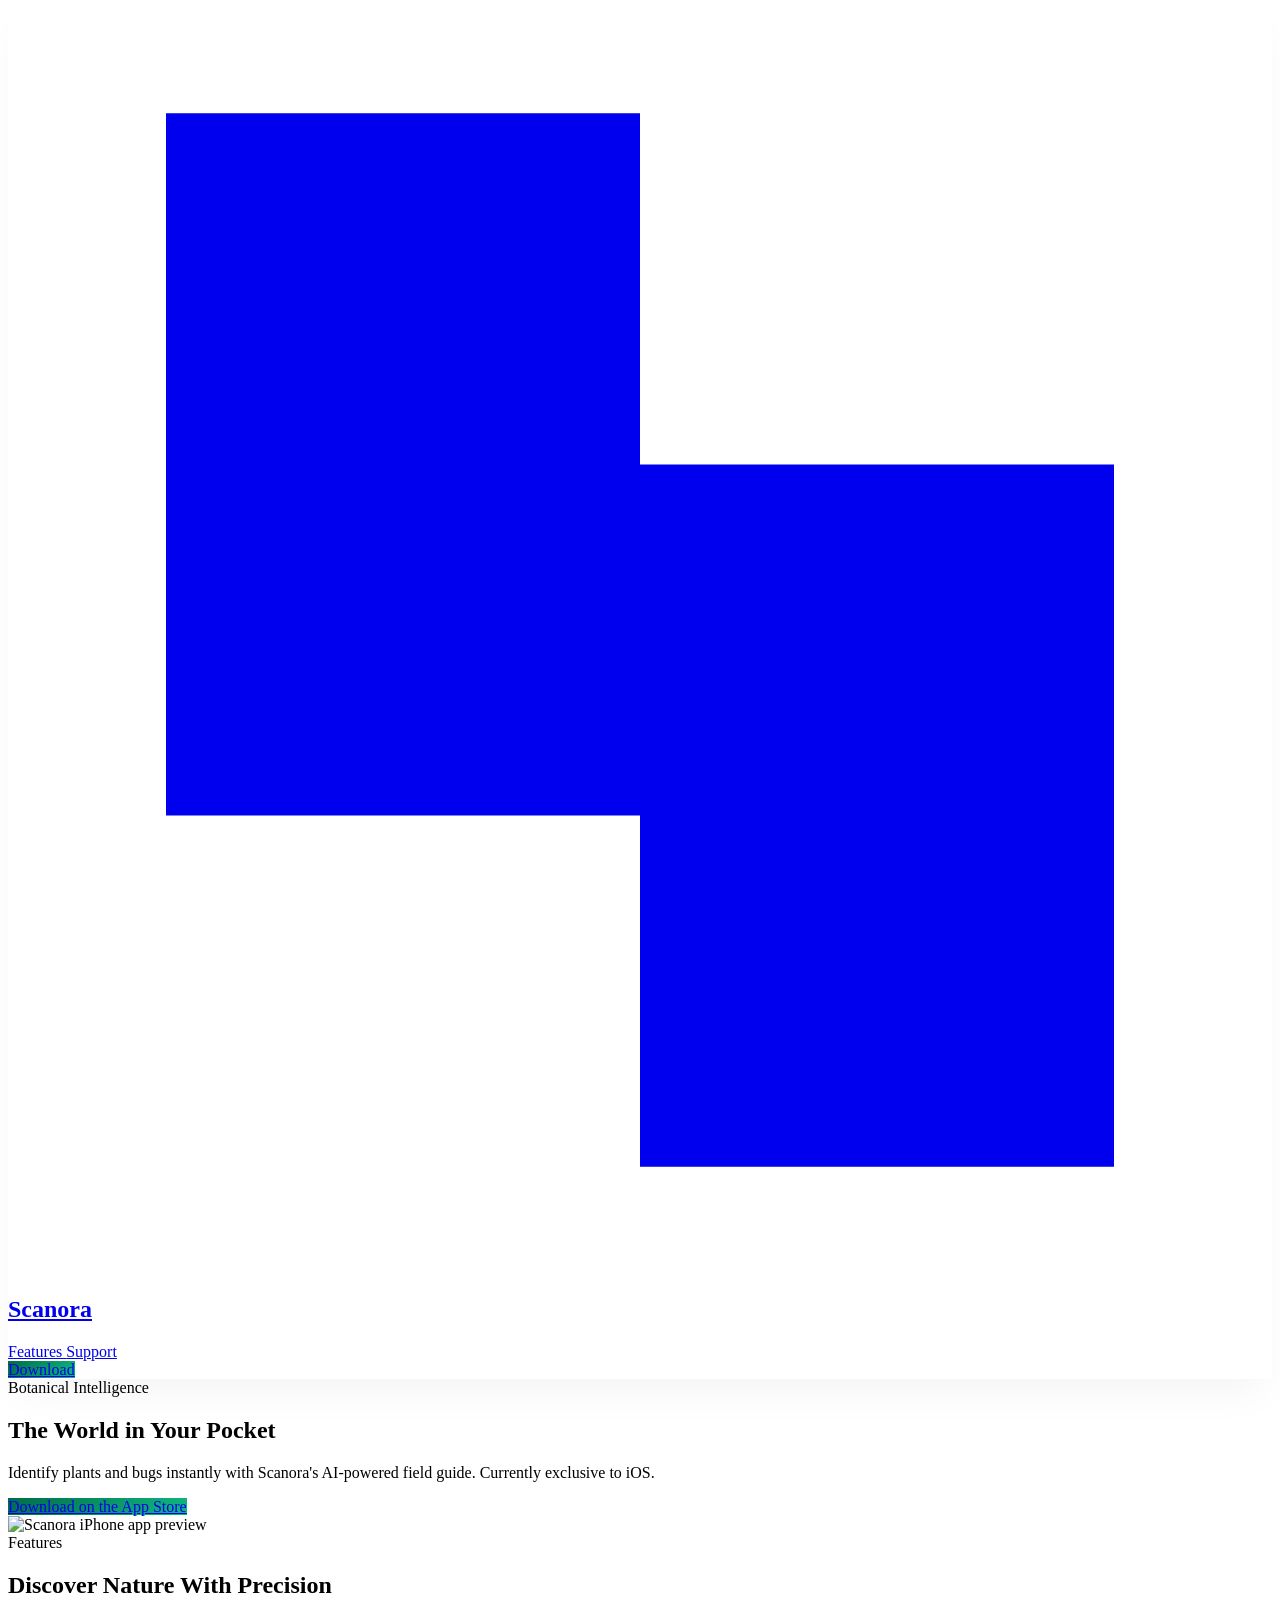
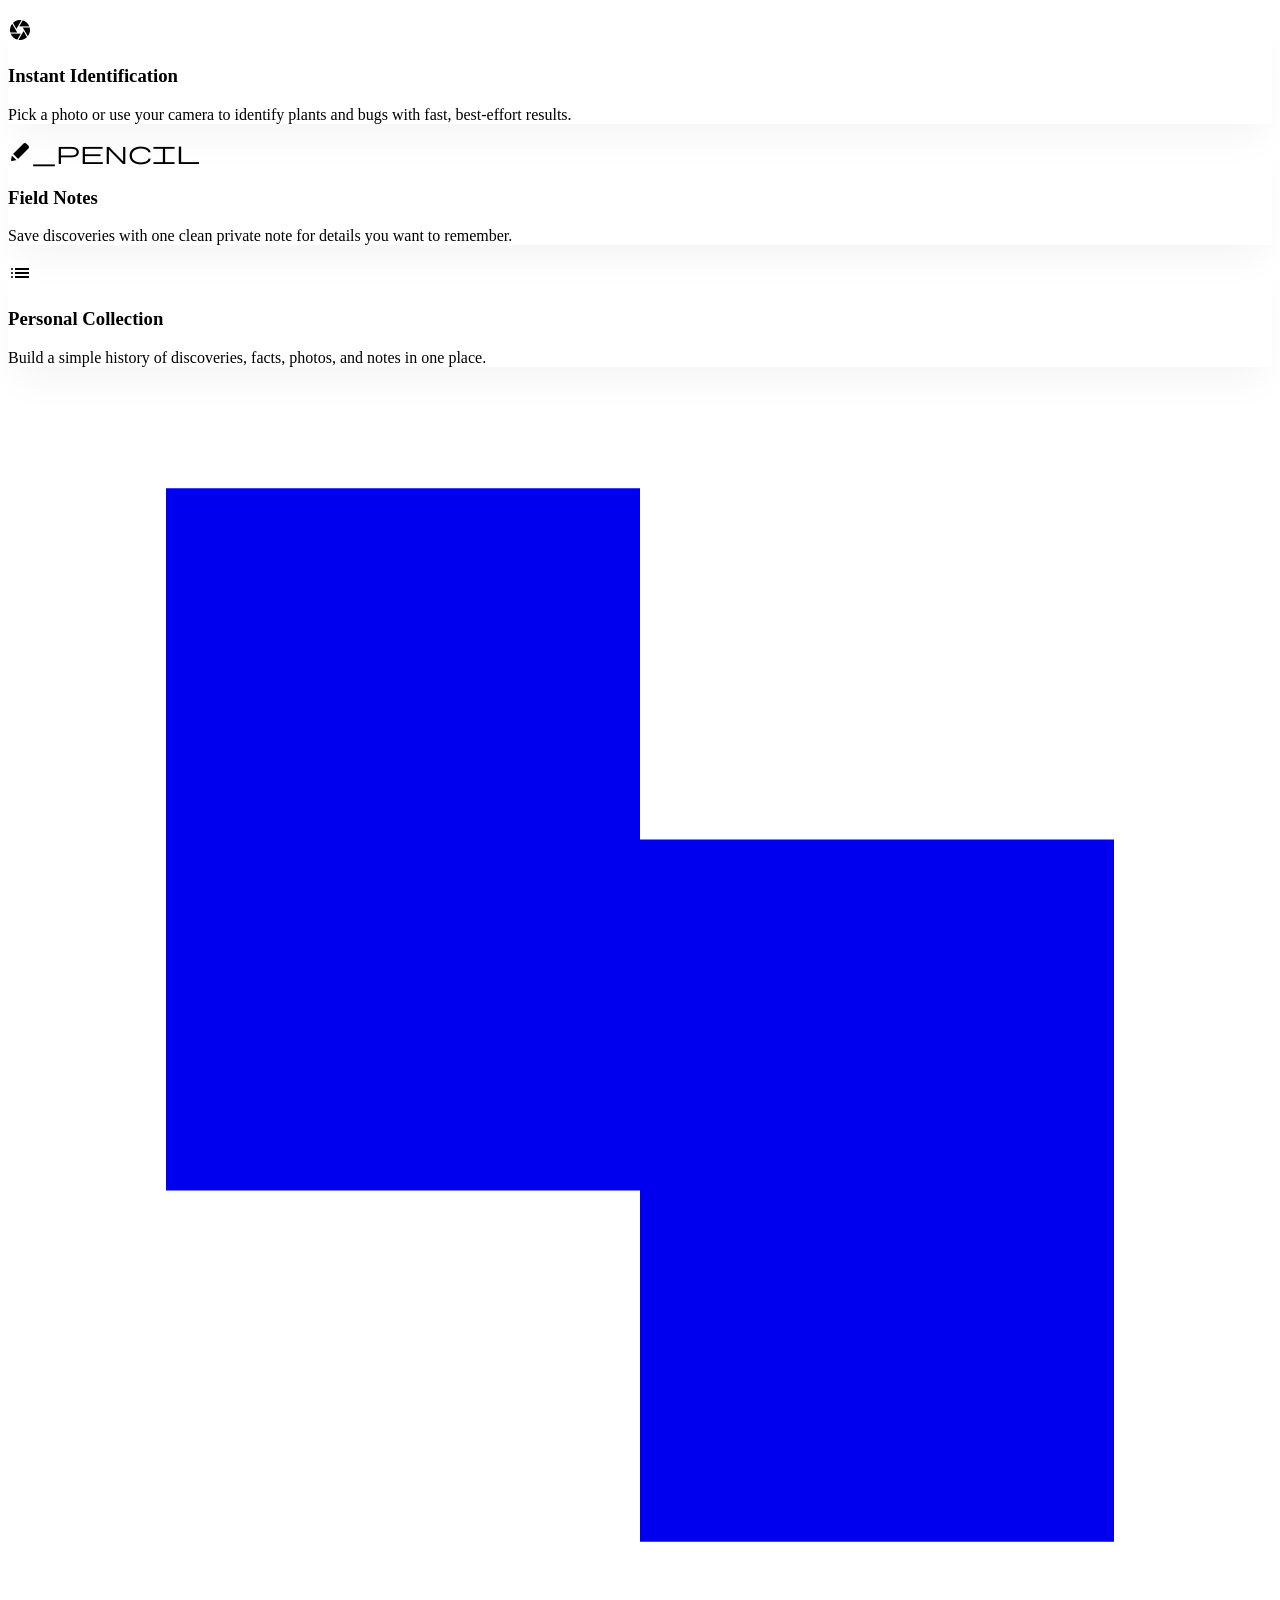
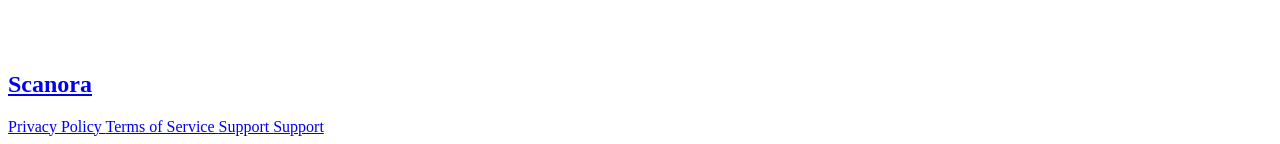
==== commit eda67ad6: "Add support and download pages" ====
--- a/index.html
+++ b/index.html
@@ -140,6 +140,12 @@
           >
             Features
           </a>
+          <a
+            class="text-on-surface text-sm font-label font-medium hover:text-primary transition-colors"
+            href="/support"
+          >
+            Support
+          </a>
         </div>
         <a
           class="flex min-w-[84px] cursor-pointer items-center justify-center overflow-hidden rounded-full h-12 px-6 gradient-btn text-on-primary font-label text-sm font-bold leading-normal tracking-[0.015em] transition-transform duration-200 no-underline"
@@ -287,6 +293,9 @@
           <a class="text-on-surface-variant font-label text-sm hover:text-primary transition-colors" href="/terms">
             Terms of Service
           </a>
+          <a class="text-on-surface-variant font-label text-sm hover:text-primary transition-colors" href="/support">
+            Support
+          </a>
           <a
             class="text-on-surface-variant font-label text-sm hover:text-primary transition-colors"
             href="mailto:support@scanora.space"
